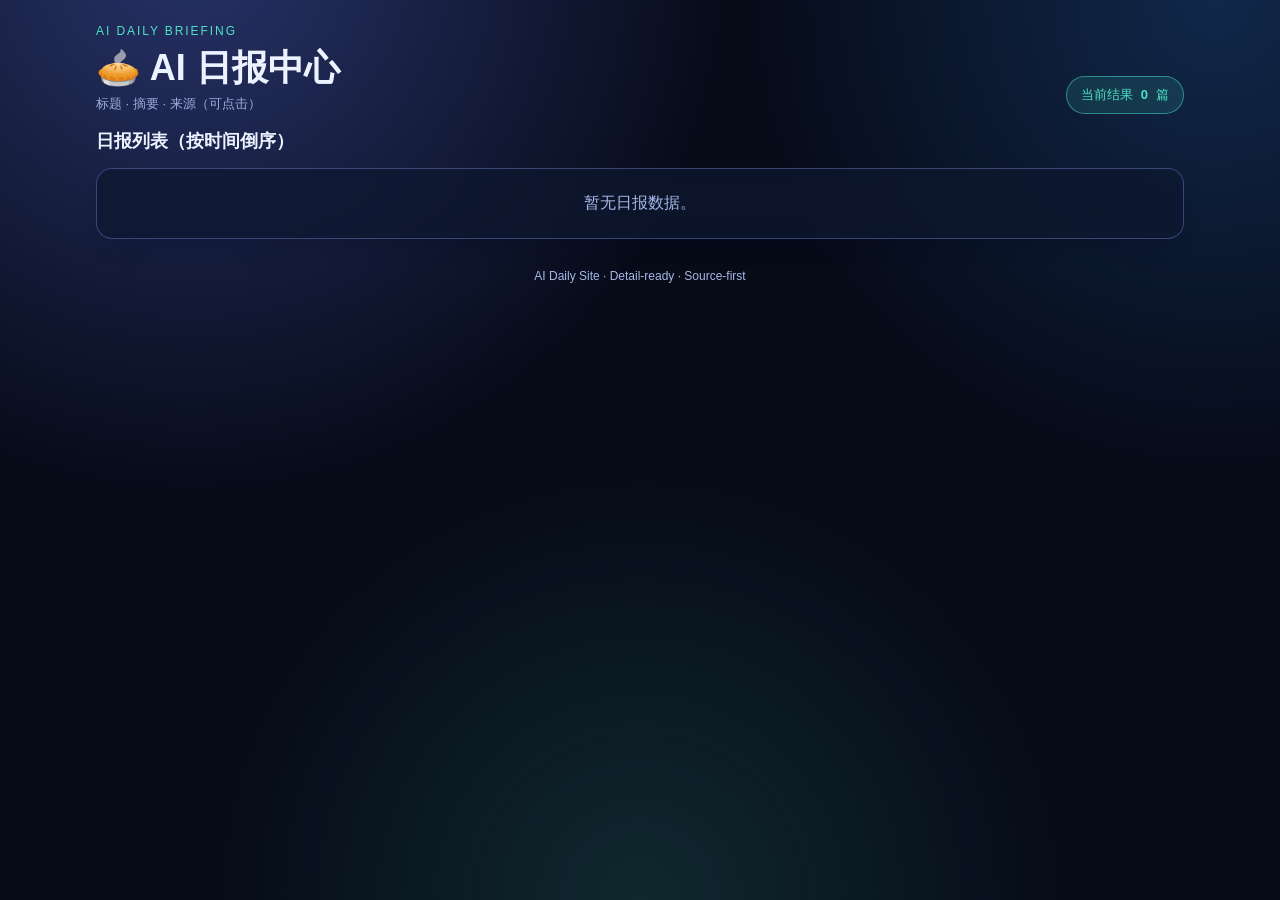
==== index.html @ 32a55683 "feat(ai-daily): style upgrade detail page + benchmark references" ====
<!doctype html>
<html lang="zh-CN">
<head>
  <meta charset="UTF-8" />
  <meta name="viewport" content="width=device-width, initial-scale=1.0" />
  <meta name="description" content="AI 日报中心：支持列表浏览与详情阅读。" />
  <title>AI 日报中心</title>
  <link rel="stylesheet" href="./styles.css" />
</head>
<body>
  <div class="aurora" aria-hidden="true"></div>
  <a class="skip-link" href="#mainContent">跳到主要内容</a>

  <div class="container">
    <header class="header" role="banner">
      <div>
        <p class="eyebrow">AI DAILY BRIEFING</p>
        <h1 class="title">🥧 AI 日报中心</h1>
        <p class="sub">标题 · 摘要 · 来源（可点击）</p>
      </div>
      <div class="pill">当前结果 <strong id="resultCount">0</strong> 篇</div>
    </header>

    <main id="mainContent" tabindex="-1">
      <section aria-label="日报列表" style="max-width:100%">
        <h2 class="section-title">日报列表（按时间倒序）</h2>
        <div id="reportList" aria-live="polite"></div>
      </section>
    </main>

    <footer class="footer">AI Daily Site · Detail-ready · Source-first</footer>
  </div>

  <script src="./data.js"></script>
  <script>
    const rawData = window.AI_DAILY_DATA || [];
    const data = [...rawData].sort((a, b) => b.date.localeCompare(a.date));
    const reportListEl = document.getElementById('reportList');
    const resultCountEl = document.getElementById('resultCount');

    function hostOf(url) {
      try { return new URL(url).hostname.replace('www.', ''); }
      catch { return '来源'; }
    }

    function render() {
      resultCountEl.textContent = String(data.length);
      if (!data.length) {
        reportListEl.innerHTML = '<div class="card empty" role="status">暂无日报数据。</div>';
        return;
      }

      reportListEl.innerHTML = data
        .map((item) => {
          const firstSource = item?.headlines?.[0]?.sources?.[0] || '';
          const sourceLabel = firstSource ? hostOf(firstSource) : '';
          return `
          <article class="card report-card" role="link" tabindex="0" onclick="window.location.href='./detail.html?id=${encodeURIComponent(item.id)}'" onkeydown="if(event.key==='Enter'){window.location.href='./detail.html?id=${encodeURIComponent(item.id)}'}">
            <div class="meta">
              <span>${item.date}</span>
              <span>·</span>
              <span>${item.company}</span>
              <span>·</span>
              <span>${(item.headlines || []).length} 条摘要</span>
            </div>
            <h3>${item.title}</h3>
            <p>${item.summary}</p>
            ${firstSource ? `<a class="text-link" href="${firstSource}" target="_blank" rel="noopener" onclick="event.stopPropagation()">来源：${sourceLabel}</a>` : ''}
          </article>
        `;
        })
        .join('');
    }

    render();
  </script>
</body>
</html>
---- styles.css ----
:root {
  --bg: #070b18;
  --bg-soft: #10172e;
  --card: rgba(15, 24, 48, 0.72);
  --line: rgba(132, 157, 255, 0.35);
  --line-strong: rgba(132, 157, 255, 0.65);
  --text: #ecf2ff;
  --muted: #a7b8e8;
  --accent: #7b96ff;
  --accent-2: #4fe1c5;
  --focus: #ffd166;
  --shadow: rgba(0, 8, 31, 0.45);
}

* { box-sizing: border-box; }

html, body { min-height: 100%; }

body {
  margin: 0;
  font-family: -apple-system, BlinkMacSystemFont, "PingFang SC", "Segoe UI", sans-serif;
  color: var(--text);
  background: var(--bg);
  line-height: 1.55;
}

.aurora {
  position: fixed;
  inset: 0;
  pointer-events: none;
  z-index: -1;
  background:
    radial-gradient(circle at 15% -5%, rgba(100, 125, 255, 0.35) 0%, transparent 38%),
    radial-gradient(circle at 95% 0%, rgba(53, 145, 255, 0.22) 0%, transparent 32%),
    radial-gradient(circle at 50% 100%, rgba(65, 210, 180, 0.15) 0%, transparent 40%);
}

.container {
  max-width: 1120px;
  margin: 0 auto;
  padding: 22px 16px 48px;
}

.skip-link {
  position: absolute;
  left: -9999px;
  top: 8px;
  z-index: 10;
  background: #fff;
  color: #111;
  padding: 8px 12px;
  border-radius: 8px;
}

.skip-link:focus {
  left: 12px;
}

.header {
  display: flex;
  justify-content: space-between;
  align-items: flex-end;
  gap: 20px;
  margin-bottom: 14px;
}

.eyebrow {
  margin: 0;
  font-size: 12px;
  letter-spacing: 0.16em;
  color: var(--accent-2);
}

.title {
  margin: 6px 0;
  font-size: clamp(28px, 3vw, 36px);
  line-height: 1.15;
}

.sub {
  margin: 0;
  color: var(--muted);
  font-size: 13px;
  opacity: .92;
}

.pill {
  display: inline-flex;
  align-items: center;
  gap: 8px;
  border-radius: 999px;
  padding: 8px 14px;
  font-size: 13px;
  color: var(--accent-2);
  border: 1px solid rgba(79, 225, 197, 0.5);
  background: rgba(79, 225, 197, 0.12);
}

.card {
  background: var(--card);
  border: 1px solid var(--line);
  border-radius: 16px;
  padding: 15px;
  backdrop-filter: blur(10px);
  box-shadow: 0 14px 28px -18px var(--shadow);
}

.controls {
  display: grid;
  grid-template-columns: repeat(4, minmax(0, 1fr));
  gap: 10px;
  margin-bottom: 16px;
}

.field { min-width: 0; }

label {
  display: inline-block;
  margin-bottom: 6px;
  font-size: 12px;
  color: var(--muted);
}

input, select {
  width: 100%;
  border-radius: 12px;
  border: 1px solid var(--line);
  background: var(--bg-soft);
  color: var(--text);
  padding: 10px 12px;
  font-size: 14px;
}

input::placeholder { color: #8ca0da; }

input:focus-visible,
select:focus-visible,
.btn:focus-visible,
a:focus-visible,
button:focus-visible {
  outline: 2px solid var(--focus);
  outline-offset: 2px;
}

.layout {
  display: grid;
  grid-template-columns: minmax(0, 2fr) minmax(280px, 1fr);
  gap: 16px;
}

.section-title {
  margin: 10px 0 12px;
  font-size: 18px;
}

.report-card h3,
.card h1,
.card h2,
.card h3 {
  margin: 10px 0;
  line-height: 1.35;
}

.report-card {
  cursor: pointer;
  transition: transform .15s ease, border-color .15s ease, box-shadow .15s ease;
}

.report-card:hover {
  transform: translateY(-1px);
  border-color: var(--line-strong);
  box-shadow: 0 16px 28px -22px var(--shadow);
}

.meta {
  font-size: 11px;
  color: var(--muted);
  display: flex;
  gap: 8px;
  flex-wrap: wrap;
  opacity: .9;
}

.priority {
  padding: 2px 8px;
  border-radius: 999px;
  font-weight: 700;
  font-size: 11px;
  border: 1px solid transparent;
}

.priority.P0 { background: rgba(255, 90, 120, 0.11); color: #ffc0cb; border-color: rgba(255, 157, 176, 0.35); }
.priority.P1 { background: rgba(123, 150, 255, 0.13); color: #c7d3ff; border-color: rgba(180, 196, 255, 0.35); }
.priority.P2 { background: rgba(79, 225, 197, 0.11); color: #b8f8ea; border-color: rgba(164, 244, 228, 0.35); }

.tags {
  display: flex;
  flex-wrap: wrap;
  gap: 8px;
}

.tag {
  font-size: 12px;
  color: #d1dcff;
  background: rgba(123, 150, 255, 0.18);
  padding: 4px 9px;
  border-radius: 999px;
}

.btn {
  display: inline-flex;
  align-items: center;
  justify-content: center;
  text-decoration: none;
  margin-top: 10px;
  color: #fff;
  font-weight: 600;
  background: linear-gradient(135deg, #5f7cff, #5368df);
  border: 1px solid rgba(173, 186, 255, 0.35);
  border-radius: 10px;
  padding: 8px 13px;
  font-size: 13px;
}

.btn.secondary {
  background: rgba(97, 119, 210, 0.25);
}

.text-link {
  display: inline-block;
  margin-top: 10px;
  font-size: 13px;
  color: #bcd0ff;
  text-decoration: none;
}

.text-link:hover {
  color: #dbe6ff;
  text-decoration: underline;
}

.archive {
  margin-bottom: 10px;
  padding: 12px;
}

.archive.active {
  border-color: var(--line-strong);
  box-shadow: 0 0 0 1px rgba(132, 157, 255, 0.3) inset;
}

.archive-btn {
  width: 100%;
  display: flex;
  justify-content: space-between;
  align-items: center;
  background: transparent;
  color: var(--text);
  border: none;
  font: inherit;
  font-weight: 600;
  padding: 6px 2px;
  cursor: pointer;
}

.archive-items {
  margin: 6px 0 0;
  padding-left: 16px;
}

.archive-items li { margin: 6px 0; }

.archive-items a {
  color: #cad7ff;
  text-decoration: none;
}

.archive-items a:hover { text-decoration: underline; }

.headline-list {
  margin: 0;
  padding-left: 0;
  list-style: none;
}

.detail-hero {
  background: linear-gradient(180deg, rgba(123, 150, 255, 0.14), rgba(79, 225, 197, 0.06));
}

.detail-stats {
  display: flex;
  gap: 8px;
  flex-wrap: wrap;
  margin-top: 10px;
}

.stat-chip {
  font-size: 12px;
  color: #d8e3ff;
  background: rgba(123, 150, 255, 0.18);
  border: 1px solid rgba(168, 185, 255, 0.35);
  border-radius: 999px;
  padding: 4px 10px;
}

.headline {
  border: 1px solid var(--line);
  border-left: 3px solid var(--accent);
  padding: 12px 14px;
  margin-bottom: 12px;
  background: rgba(123, 150, 255, 0.1);
  border-radius: 12px;
}

.headline-head {
  display: flex;
  align-items: baseline;
  gap: 10px;
}

.headline-no {
  margin: 0;
  font-size: 15px;
  color: var(--accent-2);
  letter-spacing: 0.05em;
}

.headline-title {
  margin: 0;
  font-size: 16px;
}

.headline-summary {
  margin: 8px 0;
}

.source-list {
  display: flex;
  flex-wrap: wrap;
  gap: 8px;
  margin: 8px 0 10px;
}

.source-chip {
  text-decoration: none;
  font-size: 12px;
  color: #cfe0ff;
  background: rgba(79, 225, 197, 0.12);
  border: 1px solid rgba(79, 225, 197, 0.35);
  border-radius: 999px;
  padding: 3px 8px;
}

.source-chip:hover {
  color: #ecfffb;
  border-color: rgba(79, 225, 197, 0.65);
}

.kv {
  color: var(--muted);
  font-size: 14px;
}

.actions {
  margin: 0;
  padding-left: 18px;
}

.actions li { margin-bottom: 8px; }

.empty {
  color: var(--muted);
  text-align: center;
  padding: 22px;
}

.footer {
  margin-top: 28px;
  color: var(--muted);
  font-size: 12px;
  text-align: center;
}

.detail-top {
  margin-bottom: 12px;
  position: sticky;
  top: 8px;
  z-index: 5;
}

@media (max-width: 980px) {
  .controls { grid-template-columns: repeat(2, minmax(0, 1fr)); }
  .layout { grid-template-columns: 1fr; }
}

@media (max-width: 680px) {
  .header { flex-direction: column; align-items: flex-start; }
  .title { font-size: 24px; }
  .card { padding: 13px; border-radius: 14px; }
  .report-card h3 { font-size: 17px; margin: 8px 0; }
  .report-card p { font-size: 14px; line-height: 1.62; }
  .meta { font-size: 10px; gap: 6px; }
  .section-title { font-size: 16px; margin: 8px 0 10px; }
  .headline { padding: 9px 10px; }
}
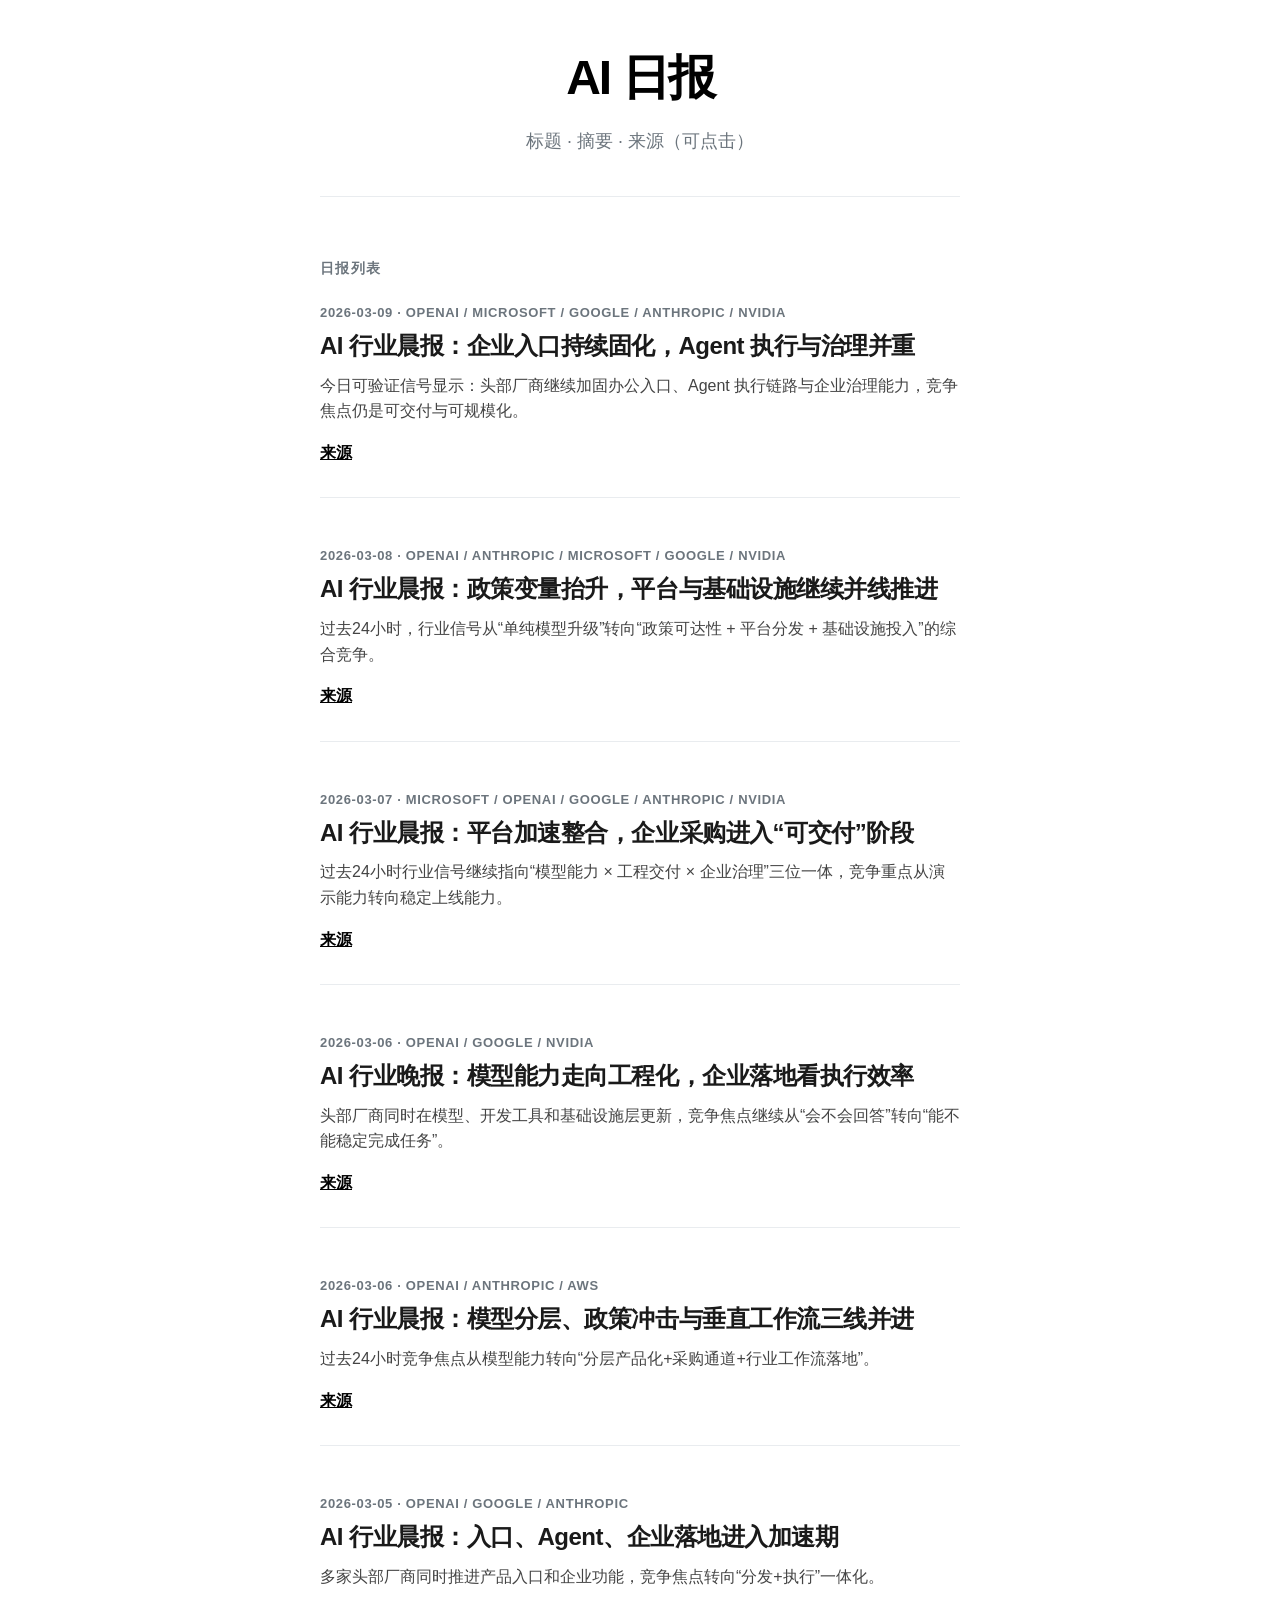
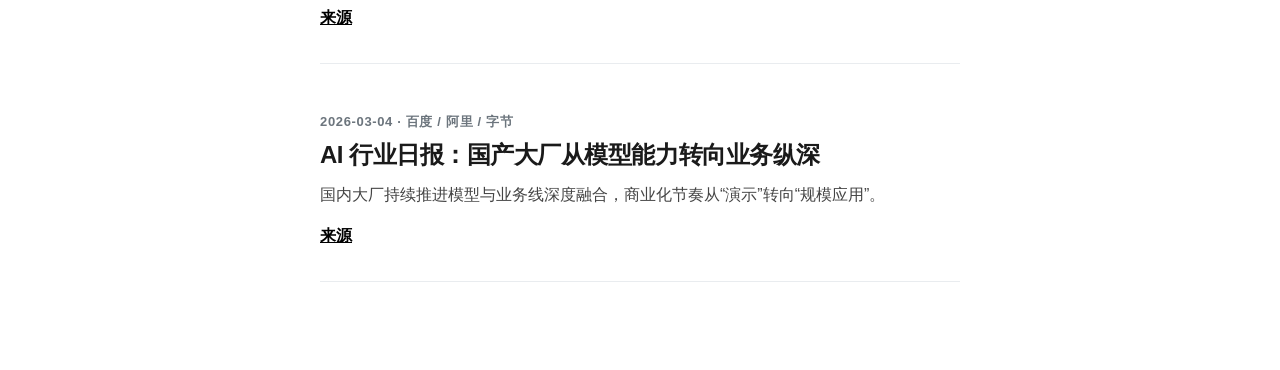
==== commit 3d56dadf: "fix(ai-daily): sync root site files with reports latest content" ====
--- a/index.html
+++ b/index.html
@@ -3,76 +3,65 @@
 <head>
   <meta charset="UTF-8" />
   <meta name="viewport" content="width=device-width, initial-scale=1.0" />
-  <meta name="description" content="AI 日报中心：支持列表浏览与详情阅读。" />
+  <meta name="description" content="AI 日报中心：支持公司/优先级筛选、月度归档、详情阅读。" />
   <title>AI 日报中心</title>
   <link rel="stylesheet" href="./styles.css" />
 </head>
 <body>
-  <div class="aurora" aria-hidden="true"></div>
-  <a class="skip-link" href="#mainContent">跳到主要内容</a>
-
   <div class="container">
     <header class="header" role="banner">
       <div>
-        <p class="eyebrow">AI DAILY BRIEFING</p>
-        <h1 class="title">🥧 AI 日报中心</h1>
+        <h1 class="title">AI 日报</h1>
         <p class="sub">标题 · 摘要 · 来源（可点击）</p>
       </div>
-      <div class="pill">当前结果 <strong id="resultCount">0</strong> 篇</div>
     </header>
 
     <main id="mainContent" tabindex="-1">
       <section aria-label="日报列表" style="max-width:100%">
-        <h2 class="section-title">日报列表（按时间倒序）</h2>
+        <h2 class="section-title">日报列表</h2>
         <div id="reportList" aria-live="polite"></div>
       </section>
     </main>
-
-    <footer class="footer">AI Daily Site · Detail-ready · Source-first</footer>
   </div>
 
-  <script src="./data.js"></script>
   <script>
-    const rawData = window.AI_DAILY_DATA || [];
-    const data = [...rawData].sort((a, b) => b.date.localeCompare(a.date));
-    const reportListEl = document.getElementById('reportList');
-    const resultCountEl = document.getElementById('resultCount');
+    function initDailyData() {
+      const rawData = window.AI_DAILY_DATA || [];
+      const data = [...rawData].sort((a, b) => b.date.localeCompare(a.date));
+      const reportListEl = document.getElementById('reportList');
 
-    function hostOf(url) {
-      try { return new URL(url).hostname.replace('www.', ''); }
-      catch { return '来源'; }
+      function render() {
+        if (!data.length) {
+          reportListEl.innerHTML = '<div class="card empty" role="status">暂无日报数据。</div>';
+          return;
+        }
+
+        reportListEl.innerHTML = data
+          .map((item) => {
+            const firstSource = item?.headlines?.[0]?.sources?.[0] || '';
+            return `
+            <article class="card report-card" role="link" tabindex="0" onclick="window.location.href='./detail.html?id=${encodeURIComponent(item.id)}'" onkeydown="if(event.key==='Enter'){window.location.href='./detail.html?id=${encodeURIComponent(item.id)}'}">
+              <div class="meta">
+                <span>${item.date}</span>
+                <span>·</span>
+                <span>${item.company}</span>
+              </div>
+              <h3>${item.title}</h3>
+              <p>${item.summary}</p>
+              ${firstSource ? `<a class="text-link" href="${firstSource}" target="_blank" rel="noopener" onclick="event.stopPropagation()">来源</a>` : ''}
+            </article>
+          `;
+          })
+          .join('');
+      }
+
+      render();
     }
 
-    function render() {
-      resultCountEl.textContent = String(data.length);
-      if (!data.length) {
-        reportListEl.innerHTML = '<div class="card empty" role="status">暂无日报数据。</div>';
-        return;
-      }
-
-      reportListEl.innerHTML = data
-        .map((item) => {
-          const firstSource = item?.headlines?.[0]?.sources?.[0] || '';
-          const sourceLabel = firstSource ? hostOf(firstSource) : '';
-          return `
-          <article class="card report-card" role="link" tabindex="0" onclick="window.location.href='./detail.html?id=${encodeURIComponent(item.id)}'" onkeydown="if(event.key==='Enter'){window.location.href='./detail.html?id=${encodeURIComponent(item.id)}'}">
-            <div class="meta">
-              <span>${item.date}</span>
-              <span>·</span>
-              <span>${item.company}</span>
-              <span>·</span>
-              <span>${(item.headlines || []).length} 条摘要</span>
-            </div>
-            <h3>${item.title}</h3>
-            <p>${item.summary}</p>
-            ${firstSource ? `<a class="text-link" href="${firstSource}" target="_blank" rel="noopener" onclick="event.stopPropagation()">来源：${sourceLabel}</a>` : ''}
-          </article>
-        `;
-        })
-        .join('');
-    }
-
-    render();
+    const script = document.createElement('script');
+    script.src = `./data.js?v=${Date.now()}`;
+    script.onload = initDailyData;
+    document.body.appendChild(script);
   </script>
 </body>
-</html>
+</html>
--- a/styles.css
+++ b/styles.css
@@ -1,15 +1,15 @@
 :root {
-  --bg: #070b18;
-  --bg-soft: #10172e;
-  --card: rgba(15, 24, 48, 0.72);
-  --line: rgba(132, 157, 255, 0.35);
-  --line-strong: rgba(132, 157, 255, 0.65);
-  --text: #ecf2ff;
-  --muted: #a7b8e8;
-  --accent: #7b96ff;
-  --accent-2: #4fe1c5;
-  --focus: #ffd166;
-  --shadow: rgba(0, 8, 31, 0.45);
+  --bg: #ffffff;
+  --bg-soft: #f8f9fa;
+  --card: #ffffff;
+  --line: #e9ecef;
+  --line-strong: #dee2e6;
+  --text: #1a1a1a;
+  --muted: #6c757d;
+  --accent: #000000;
+  --accent-2: #ff4d4d;
+  --focus: #000000;
+  --shadow: rgba(0, 0, 0, 0.05);
 }
 
 * { box-sizing: border-box; }
@@ -18,388 +18,159 @@
 
 body {
   margin: 0;
-  font-family: -apple-system, BlinkMacSystemFont, "PingFang SC", "Segoe UI", sans-serif;
+  font-family: "Inter", -apple-system, BlinkMacSystemFont, "Segoe UI", Roboto, sans-serif;
   color: var(--text);
   background: var(--bg);
-  line-height: 1.55;
-}
-
-.aurora {
-  position: fixed;
-  inset: 0;
-  pointer-events: none;
-  z-index: -1;
-  background:
-    radial-gradient(circle at 15% -5%, rgba(100, 125, 255, 0.35) 0%, transparent 38%),
-    radial-gradient(circle at 95% 0%, rgba(53, 145, 255, 0.22) 0%, transparent 32%),
-    radial-gradient(circle at 50% 100%, rgba(65, 210, 180, 0.15) 0%, transparent 40%);
+  line-height: 1.6;
+  -webkit-font-smoothing: antialiased;
 }
 
 .container {
-  max-width: 1120px;
+  max-width: 680px;
   margin: 0 auto;
-  padding: 22px 16px 48px;
-}
-
-.skip-link {
-  position: absolute;
-  left: -9999px;
-  top: 8px;
-  z-index: 10;
-  background: #fff;
-  color: #111;
-  padding: 8px 12px;
-  border-radius: 8px;
-}
-
-.skip-link:focus {
-  left: 12px;
+  padding: 40px 20px;
 }
 
 .header {
-  display: flex;
-  justify-content: space-between;
-  align-items: flex-end;
-  gap: 20px;
-  margin-bottom: 14px;
-}
-
-.eyebrow {
-  margin: 0;
-  font-size: 12px;
-  letter-spacing: 0.16em;
-  color: var(--accent-2);
+  text-align: center;
+  margin-bottom: 60px;
+  border-bottom: 1px solid var(--line);
+  padding-bottom: 40px;
 }
 
 .title {
-  margin: 6px 0;
-  font-size: clamp(28px, 3vw, 36px);
-  line-height: 1.15;
+  font-size: 48px;
+  font-weight: 800;
+  letter-spacing: -0.04em;
+  margin: 0 0 10px;
+  color: #000;
 }
 
 .sub {
+  font-size: 18px;
+  color: var(--muted);
   margin: 0;
-  color: var(--muted);
-  font-size: 13px;
-  opacity: .92;
 }
 
-.pill {
-  display: inline-flex;
-  align-items: center;
-  gap: 8px;
-  border-radius: 999px;
-  padding: 8px 14px;
-  font-size: 13px;
-  color: var(--accent-2);
-  border: 1px solid rgba(79, 225, 197, 0.5);
-  background: rgba(79, 225, 197, 0.12);
+.section-title {
+  font-size: 14px;
+  text-transform: uppercase;
+  letter-spacing: 0.1em;
+  color: var(--muted);
+  margin-bottom: 24px;
+  font-weight: 700;
 }
 
 .card {
   background: var(--card);
-  border: 1px solid var(--line);
-  border-radius: 16px;
-  padding: 15px;
-  backdrop-filter: blur(10px);
-  box-shadow: 0 14px 28px -18px var(--shadow);
-}
-
-.controls {
-  display: grid;
-  grid-template-columns: repeat(4, minmax(0, 1fr));
-  gap: 10px;
-  margin-bottom: 16px;
-}
-
-.field { min-width: 0; }
-
-label {
-  display: inline-block;
-  margin-bottom: 6px;
-  font-size: 12px;
-  color: var(--muted);
-}
-
-input, select {
-  width: 100%;
-  border-radius: 12px;
-  border: 1px solid var(--line);
-  background: var(--bg-soft);
-  color: var(--text);
-  padding: 10px 12px;
-  font-size: 14px;
-}
-
-input::placeholder { color: #8ca0da; }
-
-input:focus-visible,
-select:focus-visible,
-.btn:focus-visible,
-a:focus-visible,
-button:focus-visible {
-  outline: 2px solid var(--focus);
-  outline-offset: 2px;
-}
-
-.layout {
-  display: grid;
-  grid-template-columns: minmax(0, 2fr) minmax(280px, 1fr);
-  gap: 16px;
-}
-
-.section-title {
-  margin: 10px 0 12px;
-  font-size: 18px;
-}
-
-.report-card h3,
-.card h1,
-.card h2,
-.card h3 {
-  margin: 10px 0;
-  line-height: 1.35;
+  border: none;
+  border-radius: 0;
+  padding: 0;
+  box-shadow: none;
+  margin-bottom: 48px;
 }
 
 .report-card {
+  border-bottom: 1px solid var(--line);
+  padding-bottom: 32px;
   cursor: pointer;
-  transition: transform .15s ease, border-color .15s ease, box-shadow .15s ease;
+  transition: opacity 0.2s ease;
 }
 
 .report-card:hover {
-  transform: translateY(-1px);
-  border-color: var(--line-strong);
-  box-shadow: 0 16px 28px -22px var(--shadow);
+  opacity: 0.7;
+}
+
+.report-card h3 {
+  font-size: 24px;
+  font-weight: 700;
+  letter-spacing: -0.02em;
+  margin: 8px 0 12px;
+  line-height: 1.2;
+}
+
+.report-card p {
+  font-size: 16px;
+  color: #444;
+  margin: 0 0 16px;
 }
 
 .meta {
-  font-size: 11px;
+  font-size: 13px;
+  font-weight: 600;
   color: var(--muted);
-  display: flex;
-  gap: 8px;
-  flex-wrap: wrap;
-  opacity: .9;
+  text-transform: uppercase;
+  letter-spacing: 0.05em;
+  margin-bottom: 8px;
 }
 
 .priority {
-  padding: 2px 8px;
-  border-radius: 999px;
-  font-weight: 700;
+  display: inline-block;
   font-size: 11px;
-  border: 1px solid transparent;
+  padding: 2px 6px;
+  background: #000;
+  color: #fff;
+  border-radius: 3px;
+  margin-right: 8px;
 }
 
-.priority.P0 { background: rgba(255, 90, 120, 0.11); color: #ffc0cb; border-color: rgba(255, 157, 176, 0.35); }
-.priority.P1 { background: rgba(123, 150, 255, 0.13); color: #c7d3ff; border-color: rgba(180, 196, 255, 0.35); }
-.priority.P2 { background: rgba(79, 225, 197, 0.11); color: #b8f8ea; border-color: rgba(164, 244, 228, 0.35); }
+.btn {
+  display: inline-block;
+  background: #000;
+  color: #fff;
+  padding: 12px 24px;
+  border-radius: 6px;
+  font-weight: 600;
+  text-decoration: none;
+  font-size: 14px;
+  transition: transform 0.1s ease;
+}
 
-.tags {
-  display: flex;
-  flex-wrap: wrap;
-  gap: 8px;
+.btn:active {
+  transform: scale(0.98);
+}
+
+.headline {
+  margin-bottom: 40px;
+  padding-bottom: 40px;
+  border-bottom: 1px solid var(--line);
+}
+
+.headline h3 {
+  font-size: 14px;
+  color: var(--accent-2);
+  text-transform: uppercase;
+  margin-bottom: 12px;
+}
+
+.kv b {
+  color: #000;
+  font-size: 13px;
+  text-transform: uppercase;
+  margin-right: 8px;
+}
+
+.text-link {
+  color: #000;
+  text-decoration: underline;
+  font-weight: 600;
+}
+
+/* Detail Page Specifics */
+.detail-top {
+  margin-bottom: 40px;
 }
 
 .tag {
   font-size: 12px;
-  color: #d1dcff;
-  background: rgba(123, 150, 255, 0.18);
-  padding: 4px 9px;
-  border-radius: 999px;
+  background: #f1f3f5;
+  padding: 4px 10px;
+  border-radius: 4px;
+  margin-right: 6px;
+  font-weight: 500;
 }
 
-.btn {
-  display: inline-flex;
-  align-items: center;
-  justify-content: center;
-  text-decoration: none;
-  margin-top: 10px;
-  color: #fff;
-  font-weight: 600;
-  background: linear-gradient(135deg, #5f7cff, #5368df);
-  border: 1px solid rgba(173, 186, 255, 0.35);
-  border-radius: 10px;
-  padding: 8px 13px;
-  font-size: 13px;
+@media (max-width: 600px) {
+  .title { font-size: 36px; }
+  .container { padding: 30px 15px; }
 }
-
-.btn.secondary {
-  background: rgba(97, 119, 210, 0.25);
-}
-
-.text-link {
-  display: inline-block;
-  margin-top: 10px;
-  font-size: 13px;
-  color: #bcd0ff;
-  text-decoration: none;
-}
-
-.text-link:hover {
-  color: #dbe6ff;
-  text-decoration: underline;
-}
-
-.archive {
-  margin-bottom: 10px;
-  padding: 12px;
-}
-
-.archive.active {
-  border-color: var(--line-strong);
-  box-shadow: 0 0 0 1px rgba(132, 157, 255, 0.3) inset;
-}
-
-.archive-btn {
-  width: 100%;
-  display: flex;
-  justify-content: space-between;
-  align-items: center;
-  background: transparent;
-  color: var(--text);
-  border: none;
-  font: inherit;
-  font-weight: 600;
-  padding: 6px 2px;
-  cursor: pointer;
-}
-
-.archive-items {
-  margin: 6px 0 0;
-  padding-left: 16px;
-}
-
-.archive-items li { margin: 6px 0; }
-
-.archive-items a {
-  color: #cad7ff;
-  text-decoration: none;
-}
-
-.archive-items a:hover { text-decoration: underline; }
-
-.headline-list {
-  margin: 0;
-  padding-left: 0;
-  list-style: none;
-}
-
-.detail-hero {
-  background: linear-gradient(180deg, rgba(123, 150, 255, 0.14), rgba(79, 225, 197, 0.06));
-}
-
-.detail-stats {
-  display: flex;
-  gap: 8px;
-  flex-wrap: wrap;
-  margin-top: 10px;
-}
-
-.stat-chip {
-  font-size: 12px;
-  color: #d8e3ff;
-  background: rgba(123, 150, 255, 0.18);
-  border: 1px solid rgba(168, 185, 255, 0.35);
-  border-radius: 999px;
-  padding: 4px 10px;
-}
-
-.headline {
-  border: 1px solid var(--line);
-  border-left: 3px solid var(--accent);
-  padding: 12px 14px;
-  margin-bottom: 12px;
-  background: rgba(123, 150, 255, 0.1);
-  border-radius: 12px;
-}
-
-.headline-head {
-  display: flex;
-  align-items: baseline;
-  gap: 10px;
-}
-
-.headline-no {
-  margin: 0;
-  font-size: 15px;
-  color: var(--accent-2);
-  letter-spacing: 0.05em;
-}
-
-.headline-title {
-  margin: 0;
-  font-size: 16px;
-}
-
-.headline-summary {
-  margin: 8px 0;
-}
-
-.source-list {
-  display: flex;
-  flex-wrap: wrap;
-  gap: 8px;
-  margin: 8px 0 10px;
-}
-
-.source-chip {
-  text-decoration: none;
-  font-size: 12px;
-  color: #cfe0ff;
-  background: rgba(79, 225, 197, 0.12);
-  border: 1px solid rgba(79, 225, 197, 0.35);
-  border-radius: 999px;
-  padding: 3px 8px;
-}
-
-.source-chip:hover {
-  color: #ecfffb;
-  border-color: rgba(79, 225, 197, 0.65);
-}
-
-.kv {
-  color: var(--muted);
-  font-size: 14px;
-}
-
-.actions {
-  margin: 0;
-  padding-left: 18px;
-}
-
-.actions li { margin-bottom: 8px; }
-
-.empty {
-  color: var(--muted);
-  text-align: center;
-  padding: 22px;
-}
-
-.footer {
-  margin-top: 28px;
-  color: var(--muted);
-  font-size: 12px;
-  text-align: center;
-}
-
-.detail-top {
-  margin-bottom: 12px;
-  position: sticky;
-  top: 8px;
-  z-index: 5;
-}
-
-@media (max-width: 980px) {
-  .controls { grid-template-columns: repeat(2, minmax(0, 1fr)); }
-  .layout { grid-template-columns: 1fr; }
-}
-
-@media (max-width: 680px) {
-  .header { flex-direction: column; align-items: flex-start; }
-  .title { font-size: 24px; }
-  .card { padding: 13px; border-radius: 14px; }
-  .report-card h3 { font-size: 17px; margin: 8px 0; }
-  .report-card p { font-size: 14px; line-height: 1.62; }
-  .meta { font-size: 10px; gap: 6px; }
-  .section-title { font-size: 16px; margin: 8px 0 10px; }
-  .headline { padding: 9px 10px; }
-}
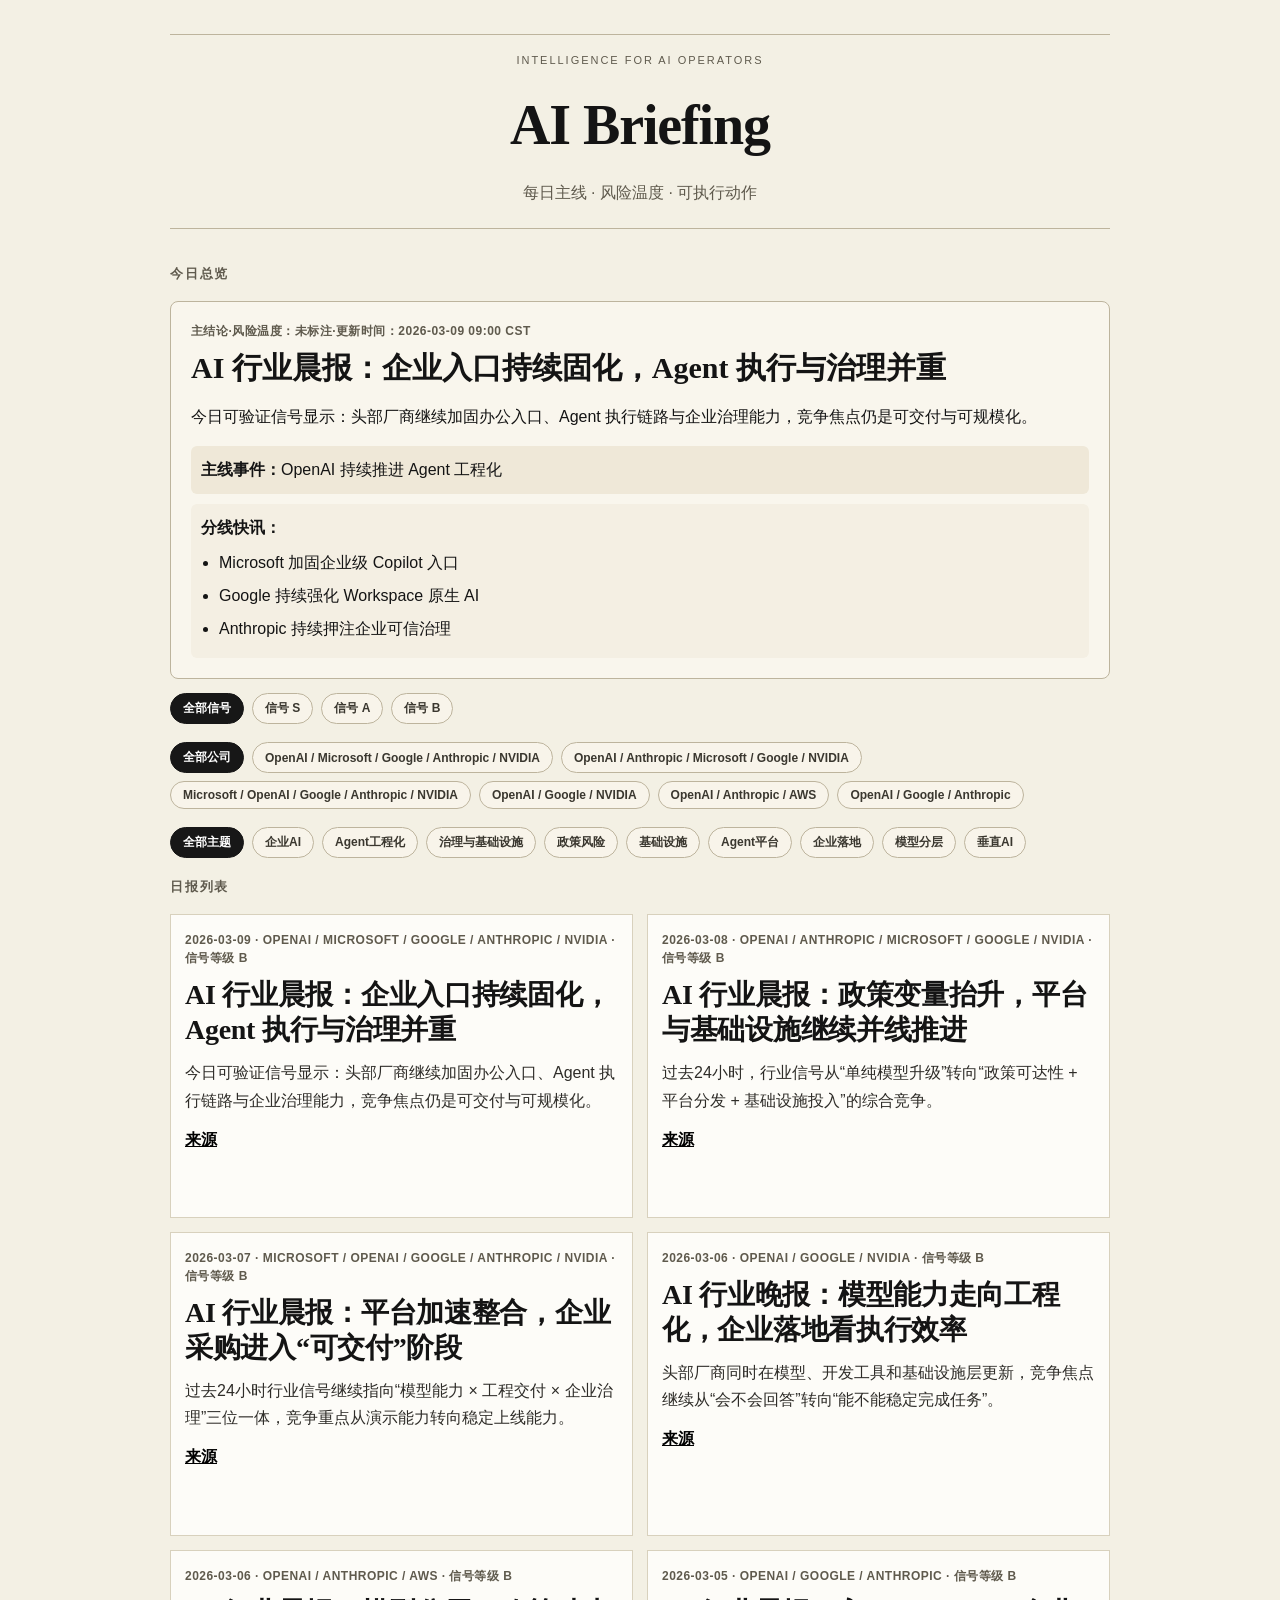
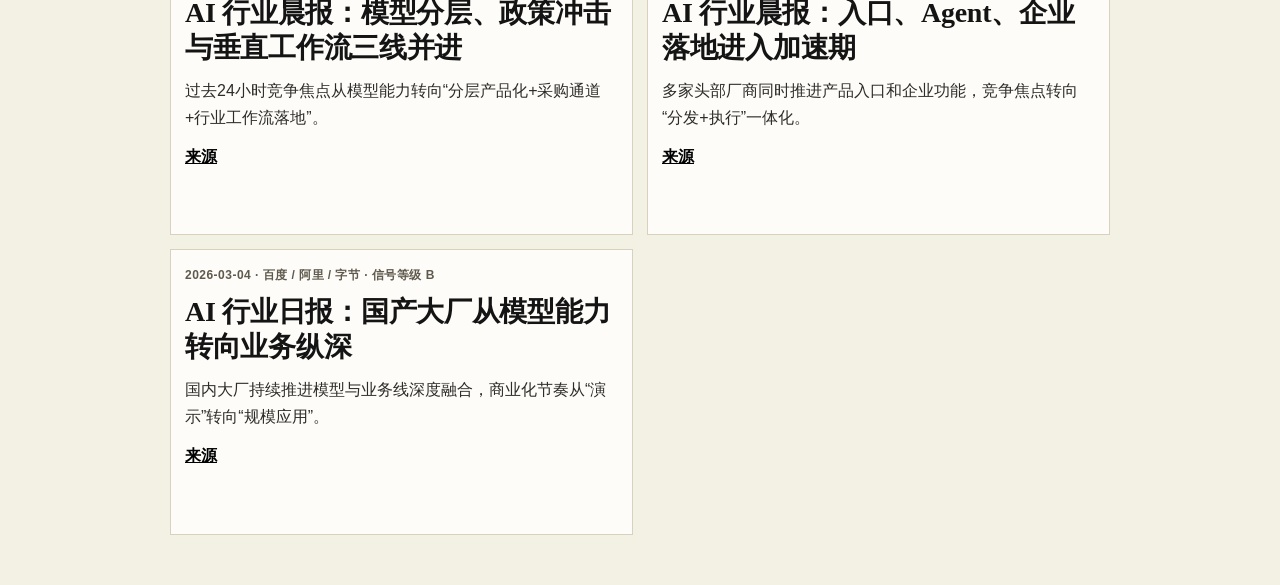
==== commit 0d6f5836: "fix(ui): normalize timezone label and improve meta wrapping on mobile" ====
--- a/index.html
+++ b/index.html
@@ -10,16 +10,26 @@
 <body>
   <div class="container">
     <header class="header" role="banner">
+      <div class="masthead-kicker">Intelligence for AI Operators</div>
       <div>
-        <h1 class="title">AI 日报</h1>
-        <p class="sub">标题 · 摘要 · 来源（可点击）</p>
+        <h1 class="title">AI Briefing</h1>
+        <p class="sub">每日主线 · 风险温度 · 可执行动作</p>
       </div>
     </header>
 
     <main id="mainContent" tabindex="-1">
+      <section aria-label="今日总览" style="max-width:100%">
+        <h2 class="section-title">今日总览</h2>
+        <div id="dailyOverview" aria-live="polite"></div>
+      </section>
+      <section aria-label="筛选器" style="max-width:100%">
+        <div id="filters" class="filter-row" aria-live="polite"></div>
+        <div id="companyFilters" class="filter-row" aria-live="polite"></div>
+        <div id="tagFilters" class="filter-row" aria-live="polite"></div>
+      </section>
       <section aria-label="日报列表" style="max-width:100%">
         <h2 class="section-title">日报列表</h2>
-        <div id="reportList" aria-live="polite"></div>
+        <div id="reportList" class="report-grid" aria-live="polite"></div>
       </section>
     </main>
   </div>
@@ -27,35 +37,113 @@
   <script>
     function initDailyData() {
       const rawData = window.AI_DAILY_DATA || [];
+      const fmtTime = (t='') => t.replace('Asia/Shanghai','CST').replace('  ', ' ');
       const data = [...rawData].sort((a, b) => b.date.localeCompare(a.date));
       const reportListEl = document.getElementById('reportList');
+      const overviewEl = document.getElementById('dailyOverview');
+      const filtersEl = document.getElementById('filters');
+      const companyFiltersEl = document.getElementById('companyFilters');
+      const tagFiltersEl = document.getElementById('tagFilters');
+      let activeSignal = 'ALL';
+      let activeCompany = 'ALL';
+      let activeTag = 'ALL';
 
-      function render() {
+      const companyPool = ['ALL', ...new Set(data.map(i => i.company).filter(Boolean))].slice(0, 7);
+      const tagPool = ['ALL', ...new Set(data.flatMap(i => i.tags || []).filter(Boolean))].slice(0, 10);
+
+      function renderFilters() {
+        const signals = ['ALL', 'S', 'A', 'B'];
+        filtersEl.innerHTML = signals.map(s => `
+          <button class="chip ${activeSignal===s ? 'chip-active' : ''}" onclick="window.__setSignal('${s}')">${s==='ALL' ? '全部信号' : `信号 ${s}`}</button>
+        `).join('');
+
+        companyFiltersEl.innerHTML = companyPool.map(c => `
+          <button class="chip ${activeCompany===c ? 'chip-active' : ''}" onclick="window.__setCompany('${c.replace(/'/g, "\\'")}')">${c==='ALL' ? '全部公司' : c}</button>
+        `).join('');
+
+        tagFiltersEl.innerHTML = tagPool.map(t => `
+          <button class="chip ${activeTag===t ? 'chip-active' : ''}" onclick="window.__setTag('${t}')">${t==='ALL' ? '全部主题' : t}</button>
+        `).join('');
+      }
+
+      window.__setSignal = function(s){
+        activeSignal = s;
+        renderFilters();
+        renderList();
+      }
+      window.__setCompany = function(c){
+        activeCompany = c;
+        renderFilters();
+        renderList();
+      }
+      window.__setTag = function(t){
+        activeTag = t;
+        renderFilters();
+        renderList();
+      }
+
+      function renderOverview() {
         if (!data.length) {
-          reportListEl.innerHTML = '<div class="card empty" role="status">暂无日报数据。</div>';
+          overviewEl.innerHTML = '';
           return;
         }
+        const latest = data[0];
+        const riskTemp = latest.riskTemperature || '未标注';
+        const mainLine = latest.dailyMainline || latest.summary || '暂无主线';
+        const updatedAtRaw = latest.lastUpdatedAt || latest.headlines?.[0]?.lastVerifiedAt || '未标注';
+        const updatedAt = fmtTime(updatedAtRaw);
+        const dailyConclusion = latest.dailyConclusion || latest.title;
+        const mainHeadline = latest.headlines?.[0];
+        const subHeadlines = (latest.headlines || []).slice(1, 4);
 
-        reportListEl.innerHTML = data
-          .map((item) => {
-            const firstSource = item?.headlines?.[0]?.sources?.[0] || '';
-            return `
+        overviewEl.innerHTML = `
+          <article class="card overview-card">
+            <div class="meta"><span>主结论</span><span>·</span><span>风险温度：${riskTemp}</span><span>·</span><span>更新时间：${updatedAt}</span></div>
+            <h3>${dailyConclusion}</h3>
+            <p>${mainLine}</p>
+            ${mainHeadline ? `<div class="mainline"><strong>主线事件：</strong>${mainHeadline.title || mainHeadline.summary || ''}</div>` : ''}
+            ${subHeadlines.length ? `<div class="subline"><strong>分线快讯：</strong><ul>${subHeadlines.map(h => `<li>${h.title || h.summary || ''}</li>`).join('')}</ul></div>` : ''}
+          </article>
+        `;
+      }
+
+      function renderList() {
+        const view = data.filter(i => {
+          const signalOK = activeSignal === 'ALL' || (i.signalLevel || 'B') === activeSignal;
+          const companyOK = activeCompany === 'ALL' || i.company === activeCompany;
+          const tagOK = activeTag === 'ALL' || (i.tags || []).includes(activeTag);
+          return signalOK && companyOK && tagOK;
+        });
+
+        if (!view.length) {
+          reportListEl.innerHTML = '<div class="card empty" role="status">当前筛选条件下暂无日报。</div>';
+          return;
+        }
+        reportListEl.innerHTML = view.map((item) => {
+          const firstSource = item?.headlines?.[0]?.sources?.[0] || '';
+          const signal = item.signalLevel || 'B';
+          const whyNow = item.whyNow || '';
+          return `
             <article class="card report-card" role="link" tabindex="0" onclick="window.location.href='./detail.html?id=${encodeURIComponent(item.id)}'" onkeydown="if(event.key==='Enter'){window.location.href='./detail.html?id=${encodeURIComponent(item.id)}'}">
               <div class="meta">
                 <span>${item.date}</span>
                 <span>·</span>
                 <span>${item.company}</span>
+                <span>·</span>
+                <span>信号等级 ${signal}</span>
               </div>
               <h3>${item.title}</h3>
               <p>${item.summary}</p>
+              ${whyNow ? `<p class="why-now"><strong>为什么今天重要：</strong>${whyNow}</p>` : ''}
               ${firstSource ? `<a class="text-link" href="${firstSource}" target="_blank" rel="noopener" onclick="event.stopPropagation()">来源</a>` : ''}
             </article>
           `;
-          })
-          .join('');
+        }).join('');
       }
 
-      render();
+      renderOverview();
+      renderFilters();
+      renderList();
     }
 
     const script = document.createElement('script');
--- a/styles.css
+++ b/styles.css
@@ -1,15 +1,15 @@
 :root {
-  --bg: #ffffff;
-  --bg-soft: #f8f9fa;
-  --card: #ffffff;
-  --line: #e9ecef;
-  --line-strong: #dee2e6;
-  --text: #1a1a1a;
-  --muted: #6c757d;
-  --accent: #000000;
-  --accent-2: #ff4d4d;
-  --focus: #000000;
-  --shadow: rgba(0, 0, 0, 0.05);
+  --bg: #f3f0e4;
+  --bg-soft: #f8f5eb;
+  --card: #f7f4e9;
+  --line: #d8d1bd;
+  --line-strong: #bdb49d;
+  --text: #141414;
+  --muted: #5f5a4d;
+  --accent: #111111;
+  --accent-2: #9d2f2f;
+  --focus: #111111;
+  --shadow: rgba(20, 20, 20, 0.06);
 }
 
 * { box-sizing: border-box; }
@@ -21,43 +21,53 @@
   font-family: "Inter", -apple-system, BlinkMacSystemFont, "Segoe UI", Roboto, sans-serif;
   color: var(--text);
   background: var(--bg);
-  line-height: 1.6;
+  line-height: 1.7;
   -webkit-font-smoothing: antialiased;
 }
 
 .container {
-  max-width: 680px;
+  max-width: 980px;
   margin: 0 auto;
-  padding: 40px 20px;
+  padding: 34px 20px 50px;
 }
 
 .header {
   text-align: center;
-  margin-bottom: 60px;
-  border-bottom: 1px solid var(--line);
-  padding-bottom: 40px;
+  margin-bottom: 34px;
+  border-top: 1px solid var(--line-strong);
+  border-bottom: 1px solid var(--line-strong);
+  padding: 16px 0 22px;
+}
+
+.masthead-kicker {
+  font-size: 11px;
+  text-transform: uppercase;
+  letter-spacing: 0.18em;
+  color: var(--muted);
+  margin-bottom: 8px;
 }
 
 .title {
-  font-size: 48px;
-  font-weight: 800;
-  letter-spacing: -0.04em;
-  margin: 0 0 10px;
-  color: #000;
+  font-family: "Georgia", "Times New Roman", serif;
+  font-size: 56px;
+  font-weight: 700;
+  letter-spacing: -0.02em;
+  margin: 0 0 6px;
+  color: #141414;
 }
 
 .sub {
-  font-size: 18px;
+  font-size: 16px;
   color: var(--muted);
   margin: 0;
 }
 
 .section-title {
-  font-size: 14px;
-  text-transform: uppercase;
-  letter-spacing: 0.1em;
-  color: var(--muted);
-  margin-bottom: 24px;
+  font-size: 13px;
+  text-transform: uppercase;
+  letter-spacing: 0.14em;
+  color: var(--muted);
+  margin-bottom: 16px;
   font-weight: 700;
 }
 
@@ -71,37 +81,44 @@
 }
 
 .report-card {
-  border-bottom: 1px solid var(--line);
-  padding-bottom: 32px;
+  border: 1px solid var(--line);
+  background: #fdfcf8;
+  border-radius: 0;
+  padding: 16px 14px;
   cursor: pointer;
-  transition: opacity 0.2s ease;
+  transition: transform 0.15s ease, box-shadow 0.2s ease;
+  height: 100%;
 }
 
 .report-card:hover {
-  opacity: 0.7;
+  transform: translateY(-1px);
+  box-shadow: 0 4px 12px var(--shadow);
 }
 
 .report-card h3 {
-  font-size: 24px;
+  font-family: "Georgia", "Times New Roman", serif;
+  font-size: 28px;
   font-weight: 700;
-  letter-spacing: -0.02em;
-  margin: 8px 0 12px;
-  line-height: 1.2;
+  letter-spacing: -0.01em;
+  margin: 10px 0 12px;
+  line-height: 1.25;
 }
 
 .report-card p {
   font-size: 16px;
-  color: #444;
-  margin: 0 0 16px;
+  color: #2e2c28;
+  margin: 0 0 12px;
 }
 
 .meta {
-  font-size: 13px;
-  font-weight: 600;
-  color: var(--muted);
-  text-transform: uppercase;
-  letter-spacing: 0.05em;
+  font-size: 12px;
+  font-weight: 600;
+  color: var(--muted);
+  text-transform: uppercase;
+  letter-spacing: 0.04em;
   margin-bottom: 8px;
+  line-height: 1.5;
+  word-break: break-word;
 }
 
 .priority {
@@ -170,7 +187,89 @@
   font-weight: 500;
 }
 
+.overview-card {
+  border: 1px solid var(--line-strong);
+  border-radius: 8px;
+  padding: 20px;
+  background: #f9f6ed;
+  margin-bottom: 14px;
+}
+
+.overview-card h3 {
+  margin: 8px 0 10px;
+  font-family: "Georgia", "Times New Roman", serif;
+  font-size: 30px;
+  line-height: 1.3;
+}
+
+.filter-row {
+  display: flex;
+  gap: 8px;
+  flex-wrap: wrap;
+  margin-bottom: 18px;
+}
+
+.chip {
+  border: 1px solid var(--line-strong);
+  background: #f8f4ea;
+  color: #3a372f;
+  padding: 6px 12px;
+  border-radius: 999px;
+  font-size: 12px;
+  font-weight: 600;
+  cursor: pointer;
+}
+
+.chip-active {
+  background: #171717;
+  color: #fff;
+  border-color: #171717;
+}
+
+.why-now {
+  background: #f5efe1;
+  border-left: 3px solid #1f1f1f;
+  padding: 8px 10px;
+  border-radius: 4px;
+}
+
+.mainline {
+  margin-top: 10px;
+  padding: 10px;
+  background: #efe8d8;
+  border-radius: 6px;
+}
+
+.subline {
+  margin-top: 10px;
+  padding: 10px;
+  background: #f4efe3;
+  border-radius: 6px;
+}
+
+.subline ul {
+  margin: 8px 0 0;
+  padding-left: 18px;
+}
+
+.subline li {
+  margin-bottom: 6px;
+}
+
+.report-grid {
+  display: grid;
+  grid-template-columns: repeat(2, minmax(0, 1fr));
+  gap: 14px;
+}
+
+@media (max-width: 760px) {
+  .report-grid {
+    grid-template-columns: 1fr;
+  }
+}
+
 @media (max-width: 600px) {
-  .title { font-size: 36px; }
-  .container { padding: 30px 15px; }
-}
+  .title { font-size: 40px; }
+  .container { padding: 24px 14px; }
+  .overview-card h3 { font-size: 22px; }
+}
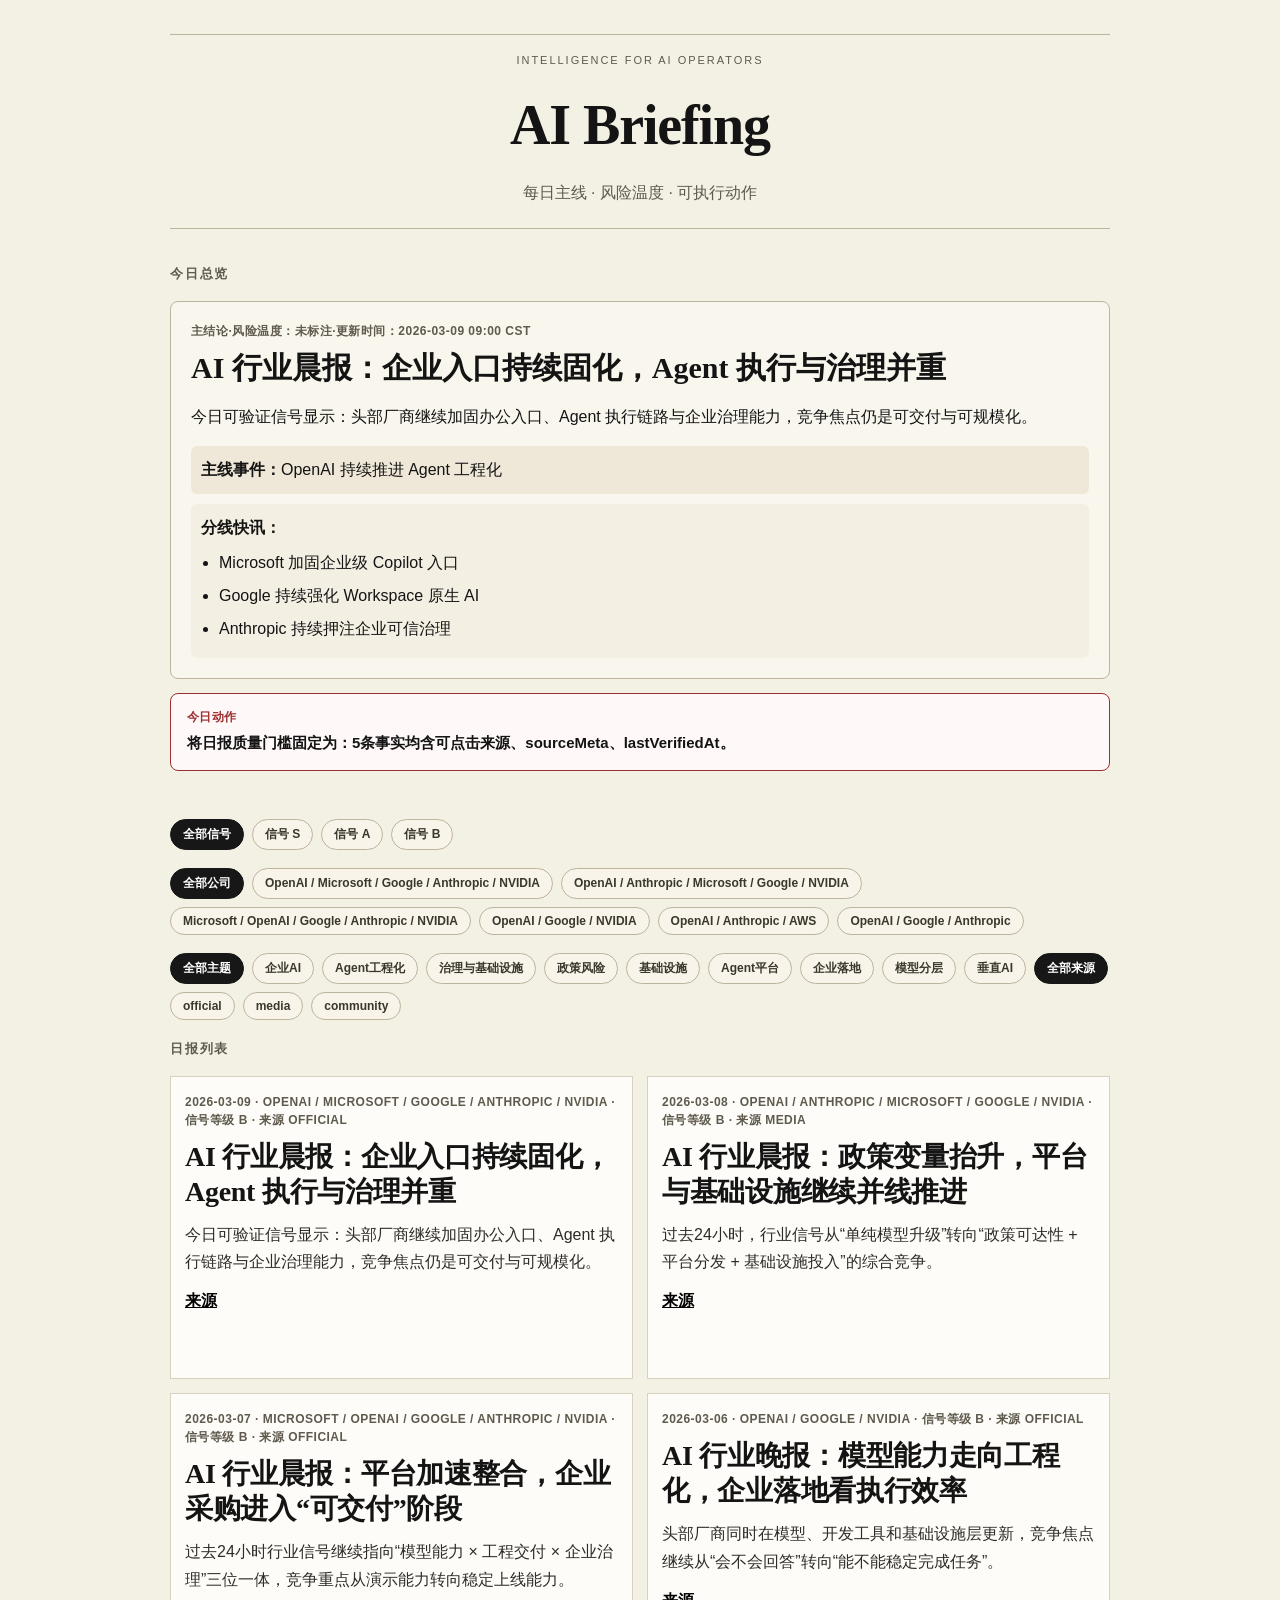
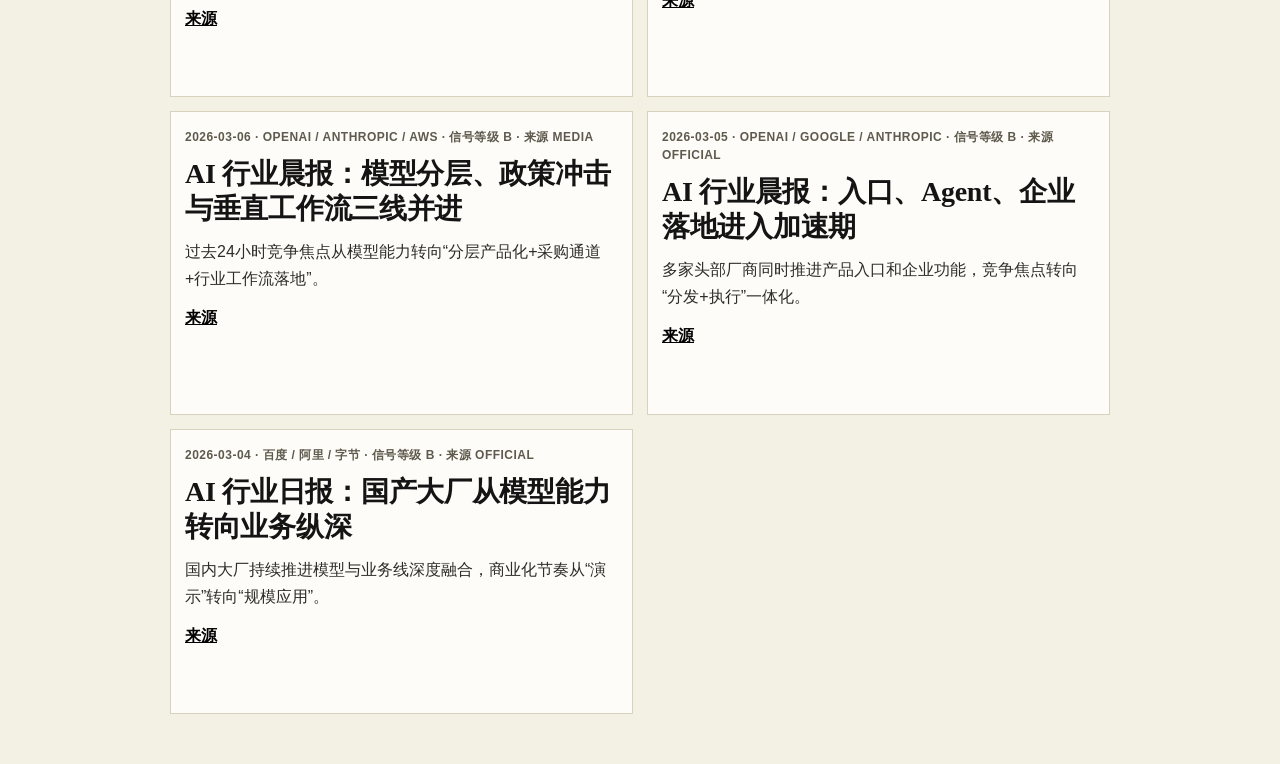
==== commit d1dc44b0: "feat(ai-daily): add todayAction card, source quality filters, copy buttons" ====
--- a/index.html
+++ b/index.html
@@ -21,6 +21,7 @@
       <section aria-label="今日总览" style="max-width:100%">
         <h2 class="section-title">今日总览</h2>
         <div id="dailyOverview" aria-live="polite"></div>
+        <div id="todayAction" aria-live="polite"></div>
       </section>
       <section aria-label="筛选器" style="max-width:100%">
         <div id="filters" class="filter-row" aria-live="polite"></div>
@@ -41,15 +42,18 @@
       const data = [...rawData].sort((a, b) => b.date.localeCompare(a.date));
       const reportListEl = document.getElementById('reportList');
       const overviewEl = document.getElementById('dailyOverview');
+      const todayActionEl = document.getElementById('todayAction');
       const filtersEl = document.getElementById('filters');
       const companyFiltersEl = document.getElementById('companyFilters');
       const tagFiltersEl = document.getElementById('tagFilters');
       let activeSignal = 'ALL';
       let activeCompany = 'ALL';
       let activeTag = 'ALL';
+      let activeSourceType = 'ALL';
 
       const companyPool = ['ALL', ...new Set(data.map(i => i.company).filter(Boolean))].slice(0, 7);
       const tagPool = ['ALL', ...new Set(data.flatMap(i => i.tags || []).filter(Boolean))].slice(0, 10);
+      const sourceTypePool = ['ALL', 'official', 'media', 'community'];
 
       function renderFilters() {
         const signals = ['ALL', 'S', 'A', 'B'];
@@ -63,6 +67,8 @@
 
         tagFiltersEl.innerHTML = tagPool.map(t => `
           <button class="chip ${activeTag===t ? 'chip-active' : ''}" onclick="window.__setTag('${t}')">${t==='ALL' ? '全部主题' : t}</button>
+        `).join('') + sourceTypePool.map(s => `
+          <button class="chip ${activeSourceType===s ? 'chip-active' : ''}" onclick="window.__setSourceType('${s}')">${s==='ALL' ? '全部来源' : s}</button>
         `).join('');
       }
 
@@ -80,6 +86,17 @@
         activeTag = t;
         renderFilters();
         renderList();
+      }
+      window.__setSourceType = function(s){
+        activeSourceType = s;
+        renderFilters();
+        renderList();
+      }
+
+      function hasSourceType(item, type) {
+        if (type === 'ALL') return true;
+        const metas = (item.headlines || []).flatMap(h => h.sourceMeta || []);
+        return metas.some(m => (m.type || '').toLowerCase() === type);
       }
 
       function renderOverview() {
@@ -105,6 +122,8 @@
             ${subHeadlines.length ? `<div class="subline"><strong>分线快讯：</strong><ul>${subHeadlines.map(h => `<li>${h.title || h.summary || ''}</li>`).join('')}</ul></div>` : ''}
           </article>
         `;
+        const todayAction = (latest.actions || [])[0] || '暂无今日动作';
+        todayActionEl.innerHTML = `<article class="card action-card"><div class="meta">今日动作</div><p>${todayAction}</p></article>`;
       }
 
       function renderList() {
@@ -112,7 +131,8 @@
           const signalOK = activeSignal === 'ALL' || (i.signalLevel || 'B') === activeSignal;
           const companyOK = activeCompany === 'ALL' || i.company === activeCompany;
           const tagOK = activeTag === 'ALL' || (i.tags || []).includes(activeTag);
-          return signalOK && companyOK && tagOK;
+          const sourceOK = hasSourceType(i, activeSourceType);
+          return signalOK && companyOK && tagOK && sourceOK;
         });
 
         if (!view.length) {
@@ -123,6 +143,7 @@
           const firstSource = item?.headlines?.[0]?.sources?.[0] || '';
           const signal = item.signalLevel || 'B';
           const whyNow = item.whyNow || '';
+          const sourceType = ((item.headlines || []).flatMap(h => h.sourceMeta || []).find(m => m.type)?.type || 'unknown').toLowerCase();
           return `
             <article class="card report-card" role="link" tabindex="0" onclick="window.location.href='./detail.html?id=${encodeURIComponent(item.id)}'" onkeydown="if(event.key==='Enter'){window.location.href='./detail.html?id=${encodeURIComponent(item.id)}'}">
               <div class="meta">
@@ -131,6 +152,8 @@
                 <span>${item.company}</span>
                 <span>·</span>
                 <span>信号等级 ${signal}</span>
+                <span>·</span>
+                <span>来源 ${sourceType}</span>
               </div>
               <h3>${item.title}</h3>
               <p>${item.summary}</p>
--- a/styles.css
+++ b/styles.css
@@ -256,6 +256,25 @@
   margin-bottom: 6px;
 }
 
+.action-card {
+  border: 1px solid var(--accent-2);
+  background: #fef8f8;
+  border-radius: 8px;
+  padding: 14px 16px;
+  margin-top: 12px;
+}
+
+.action-card .meta {
+  color: var(--accent-2);
+  margin-bottom: 4px;
+}
+
+.action-card p {
+  font-weight: 600;
+  font-size: 15px;
+  margin: 0;
+}
+
 .report-grid {
   display: grid;
   grid-template-columns: repeat(2, minmax(0, 1fr));
